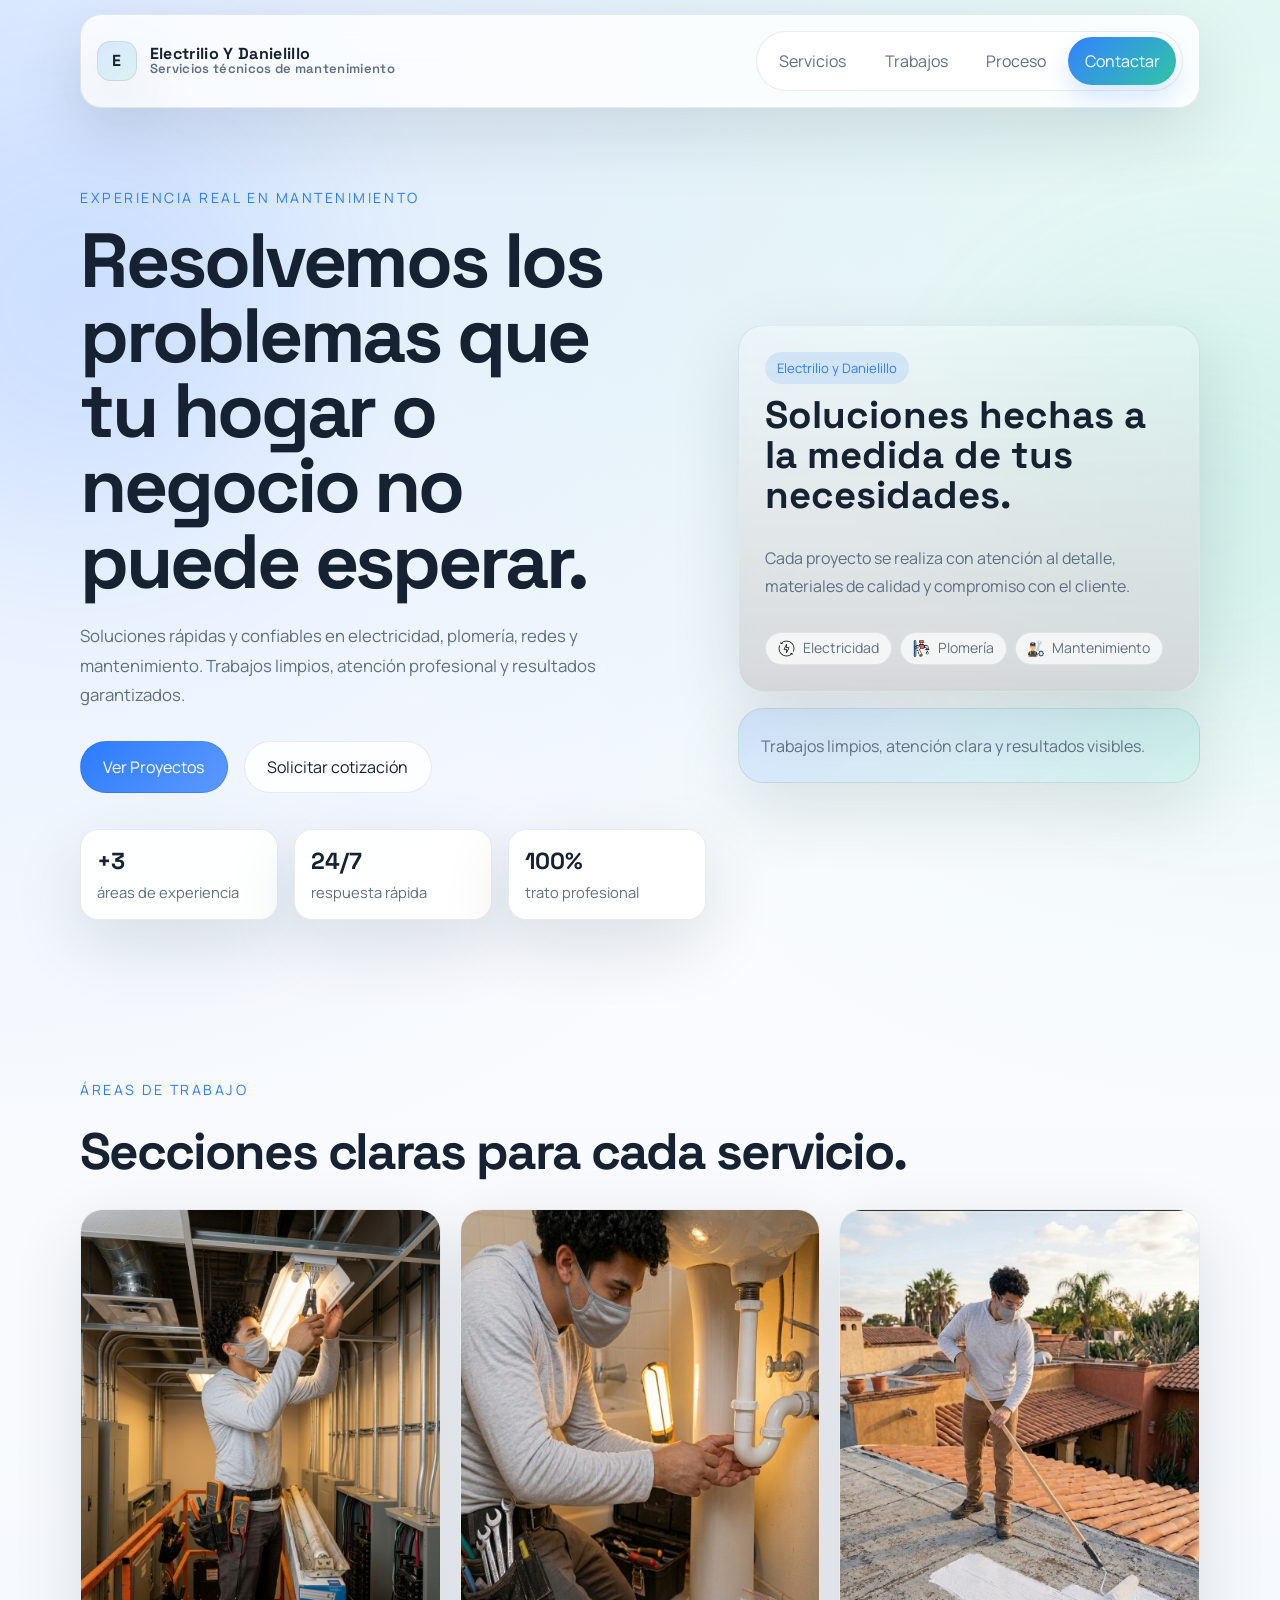
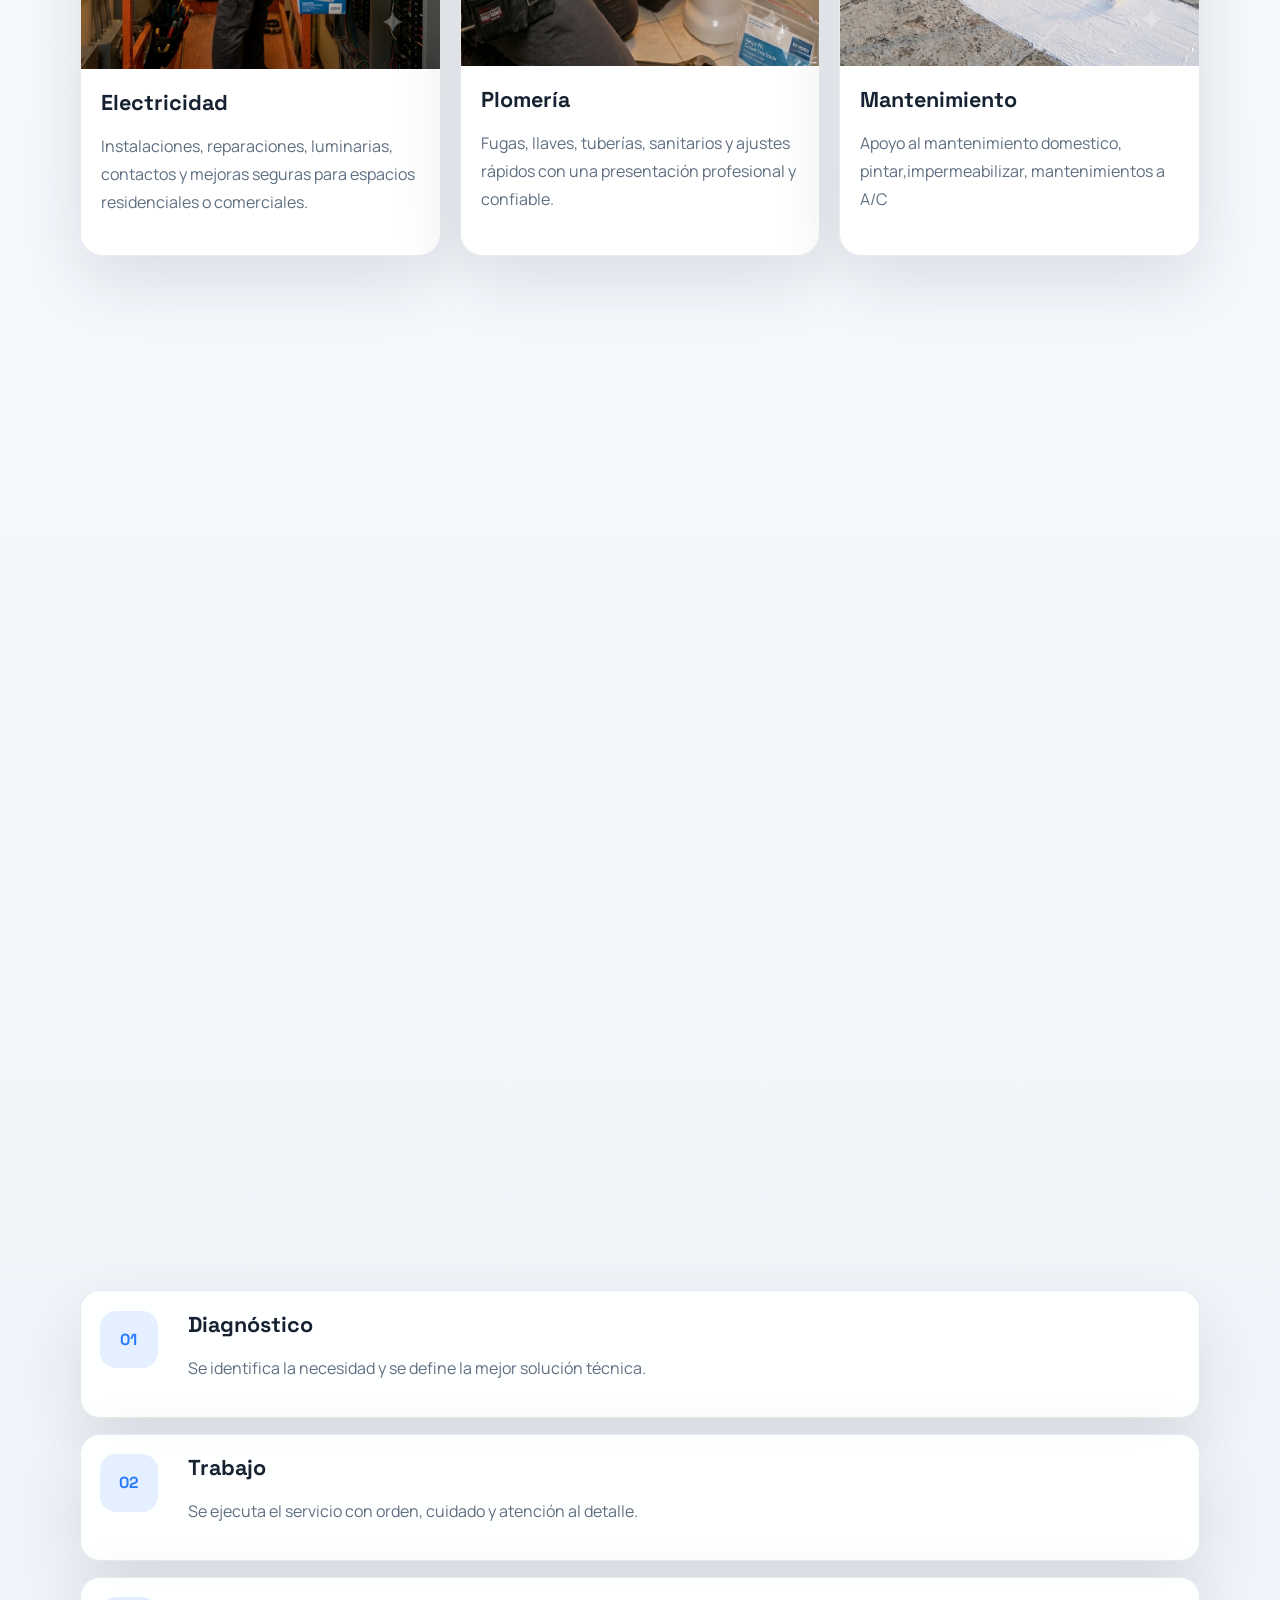
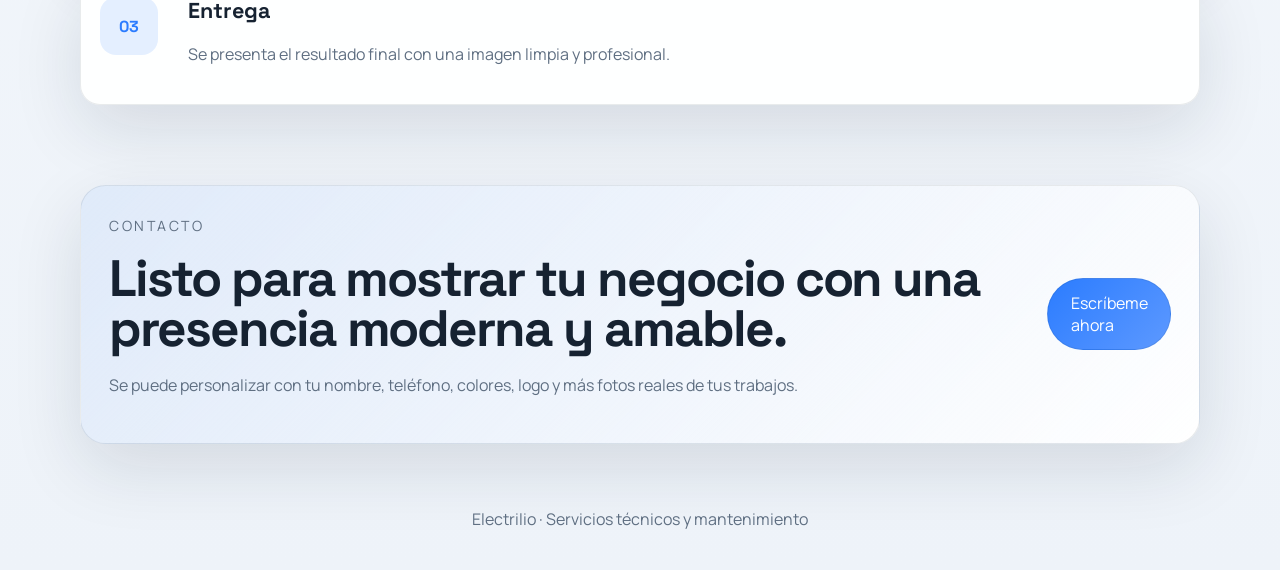
==== index.html @ 66c43e11 "fix: fixing index.html" ====
<!DOCTYPE html>
<html lang="es">
<head>
  <meta charset="UTF-8" />
  <meta name="viewport" content="width=device-width, initial-scale=1.0" />
  <meta name="description" content="Landing page para servicios profesionales en electricidad, plomería y mantenimiento." />
  <title>Electrilio Y Danielillo| Servicios Profesionales</title>
  <link rel="preconnect" href="https://fonts.googleapis.com" />
  <link rel="preconnect" href="https://fonts.gstatic.com" crossorigin />
  <link href="https://fonts.googleapis.com/css2?family=Manrope:wght@400;500;600;700;800&family=Space+Grotesk:wght@500;700&display=swap" rel="stylesheet" />
  <link rel="stylesheet" href="/css/style.css" />
</head>
<body>
  <div class="page-orb page-orb--left"></div>
  <div class="page-orb page-orb--right"></div>
  <div id="header-slot"></div>
  <main id="content">
    <div id="hero-slot"></div>
    <div id="services-slot"></div>
    <div id="portfolio-slot"></div>
    <div id="process-slot"></div>
    <div id="contact-slot"></div>
  </main>
  <div id="footer-slot"></div>

  <script src="/js/main.js"></script>
</body>
</html>
---- css/style.css ----
@import url("./base.css");
@import url("./animations.css");
@import url("./layout.css");
@import url("./header.css");
@import url("./hero.css");
@import url("./services.css");
@import url("./portfolio.css");
@import url("./gallery.css");
@import url("./process.css");
@import url("./contact.css");
@import url("./footer.css");
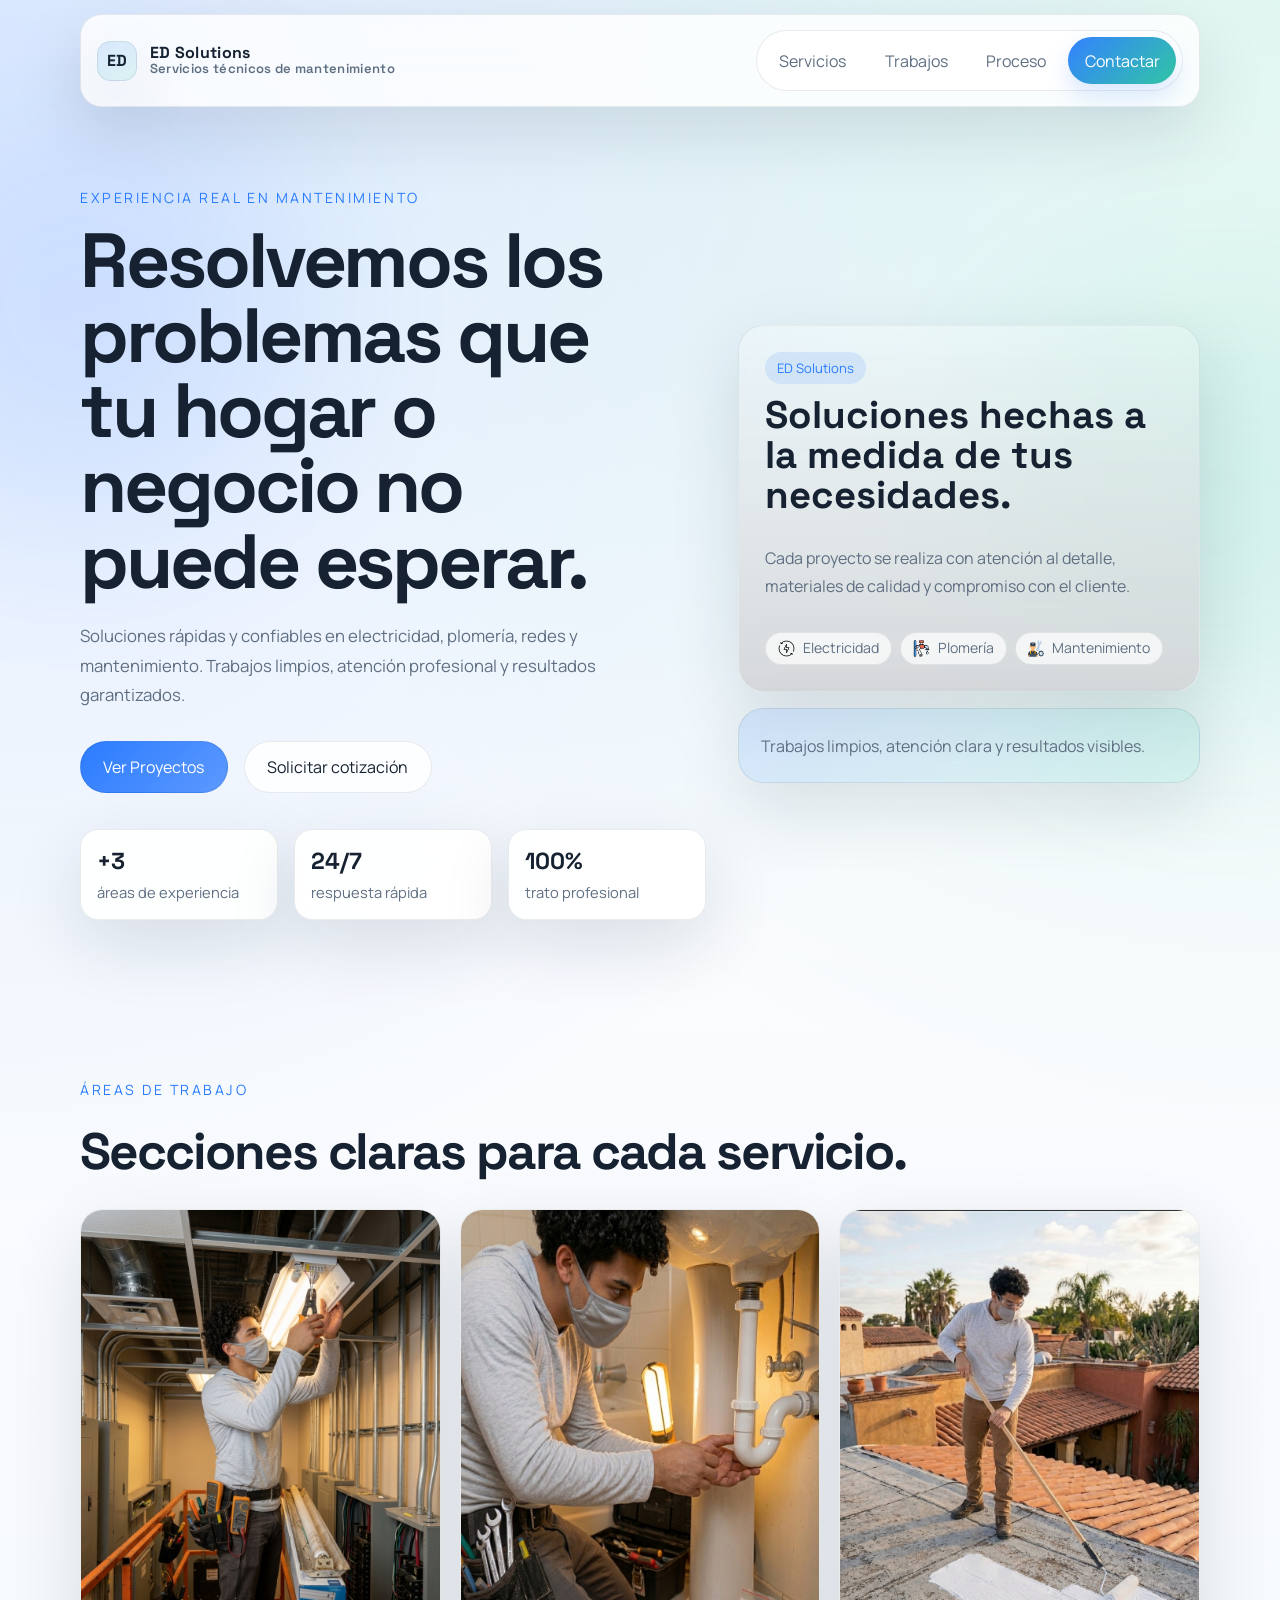
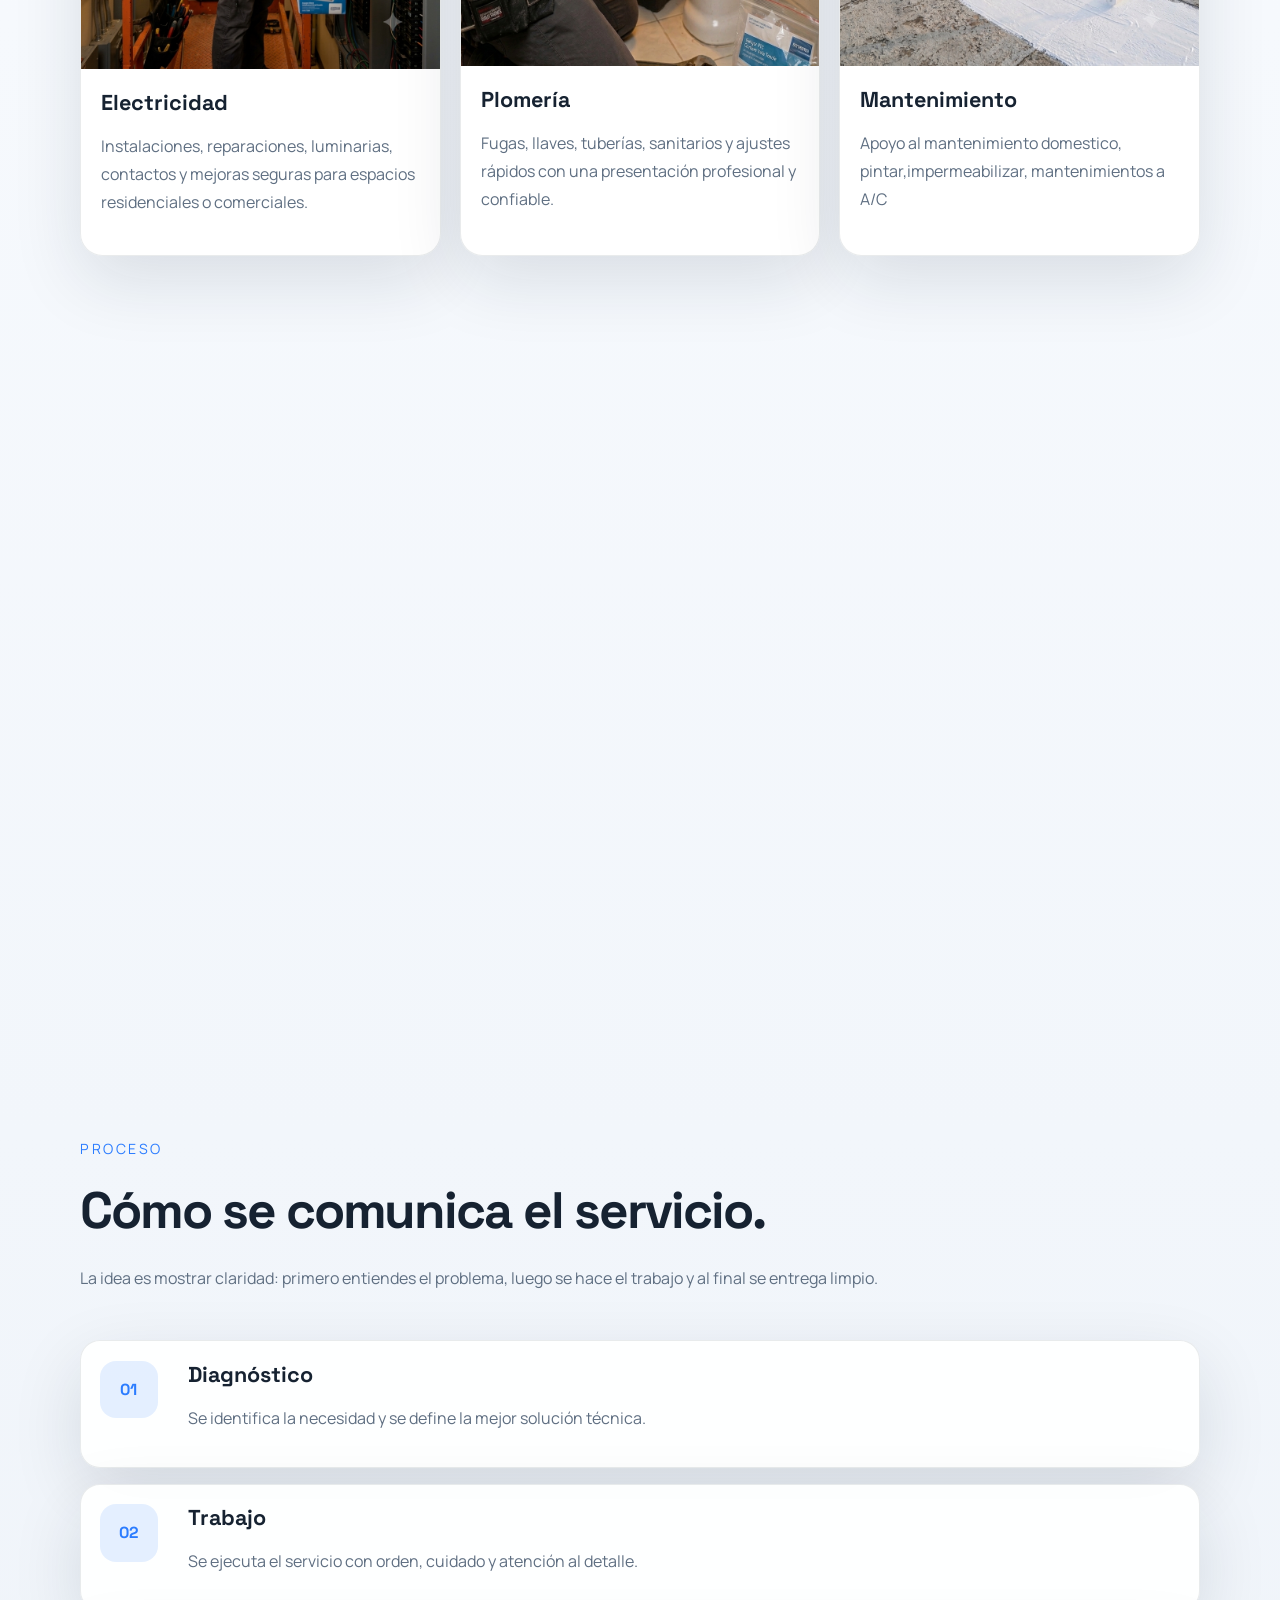
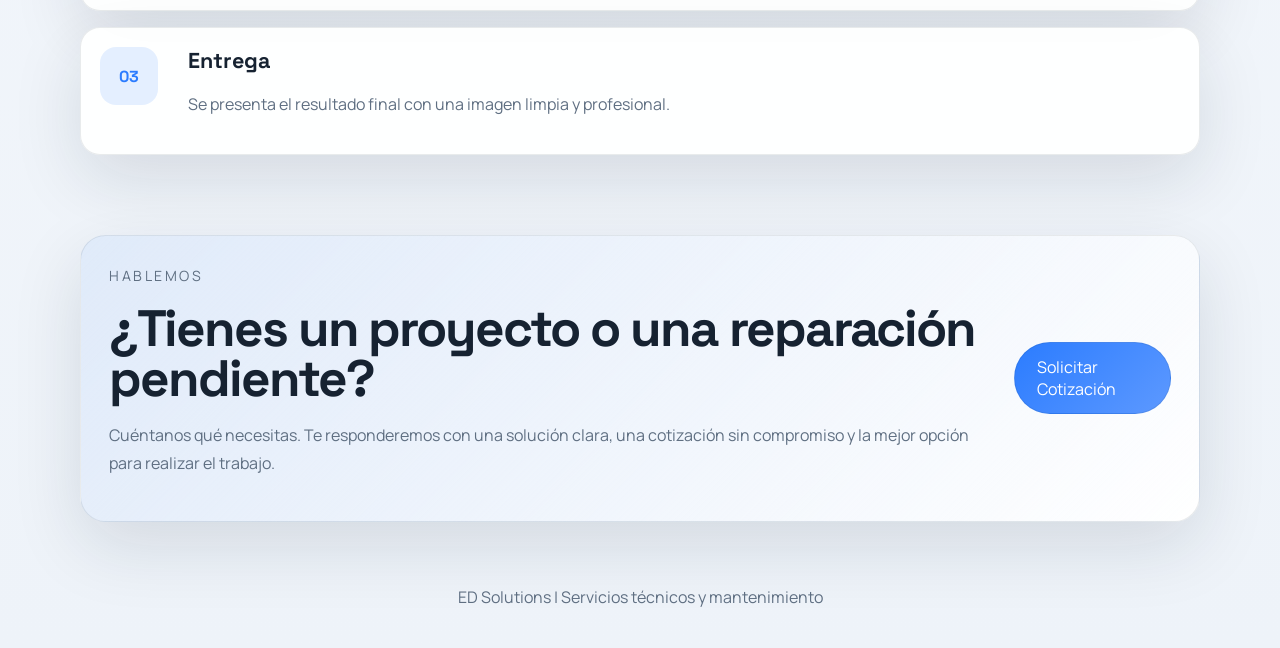
==== commit e9450231: "Add: add descriptions of jobs" ====
--- a/index.html
+++ b/index.html
@@ -4,7 +4,7 @@
   <meta charset="UTF-8" />
   <meta name="viewport" content="width=device-width, initial-scale=1.0" />
   <meta name="description" content="Landing page para servicios profesionales en electricidad, plomería y mantenimiento." />
-  <title>Electrilio Y Danielillo| Servicios Profesionales</title>
+  <title>ED Solutions| Servicios Profesionales</title>
   <link rel="preconnect" href="https://fonts.googleapis.com" />
   <link rel="preconnect" href="https://fonts.gstatic.com" crossorigin />
   <link href="https://fonts.googleapis.com/css2?family=Manrope:wght@400;500;600;700;800&family=Space+Grotesk:wght@500;700&display=swap" rel="stylesheet" />
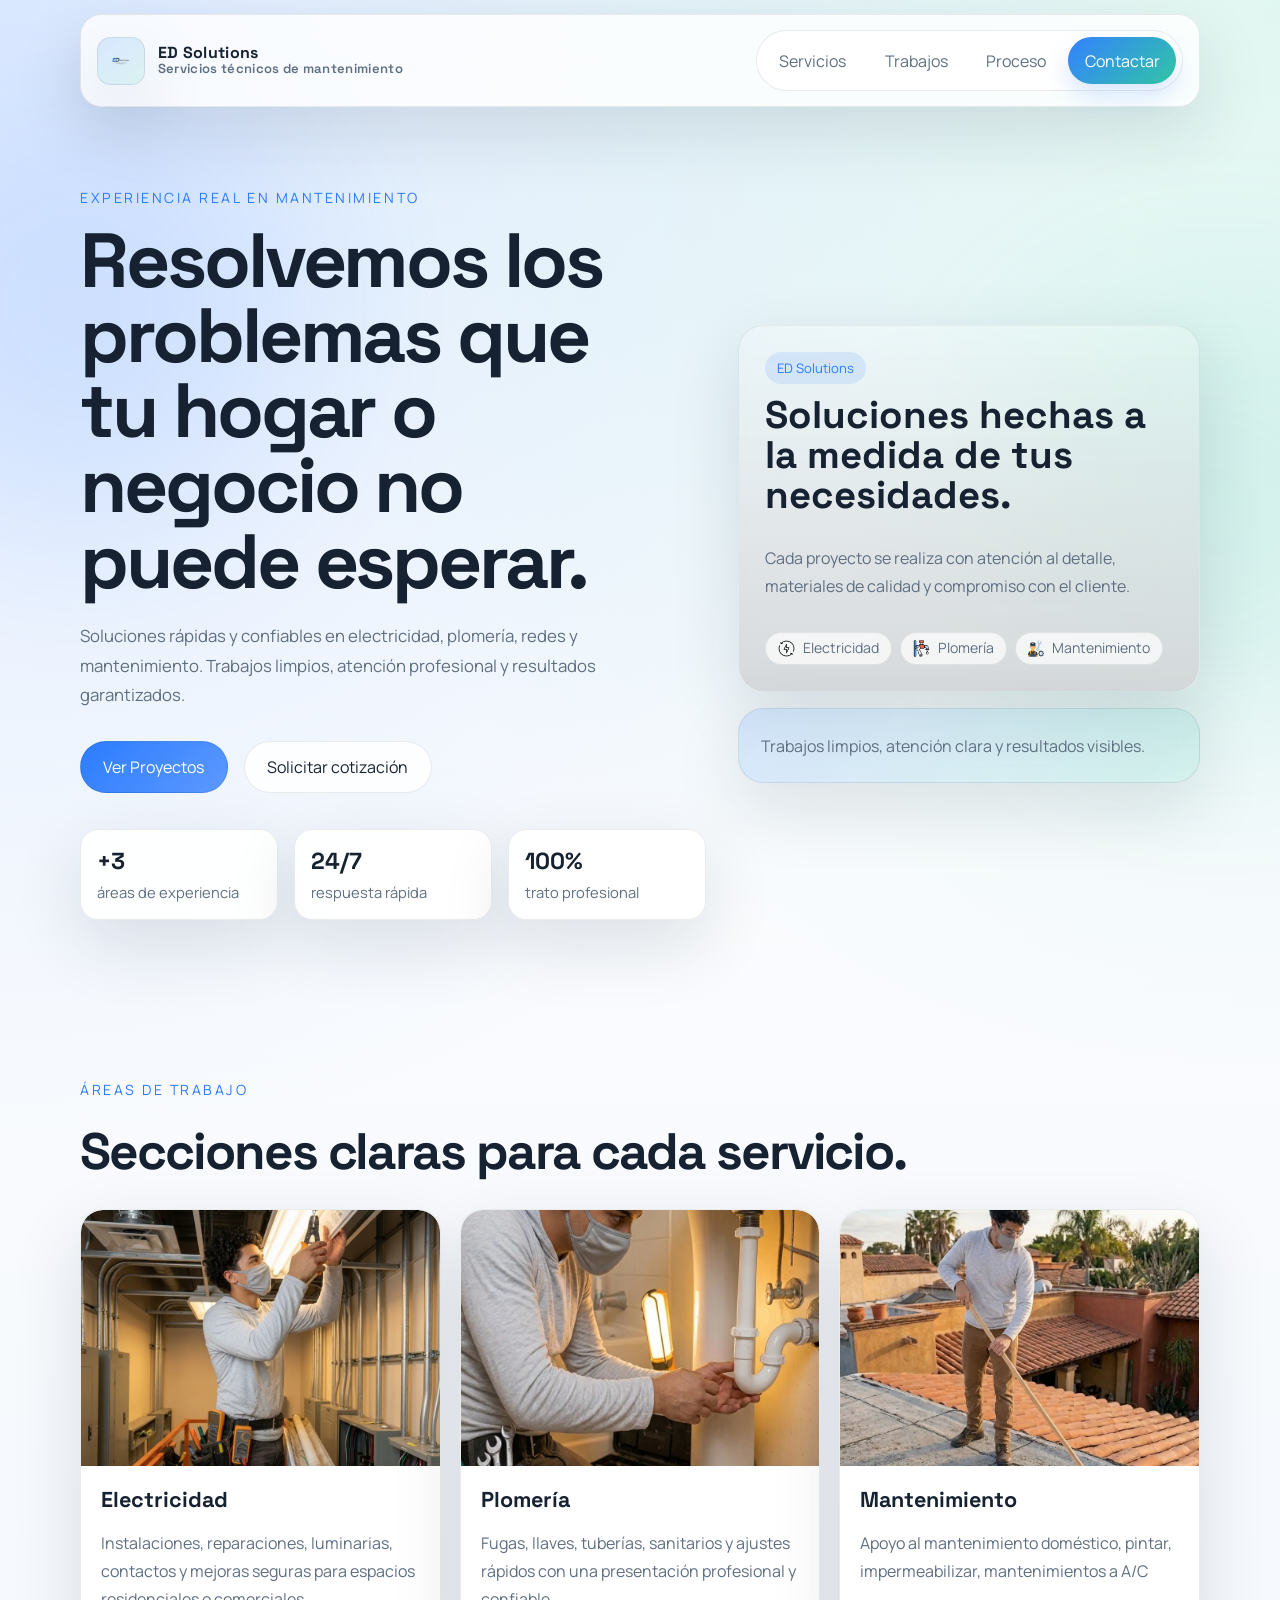
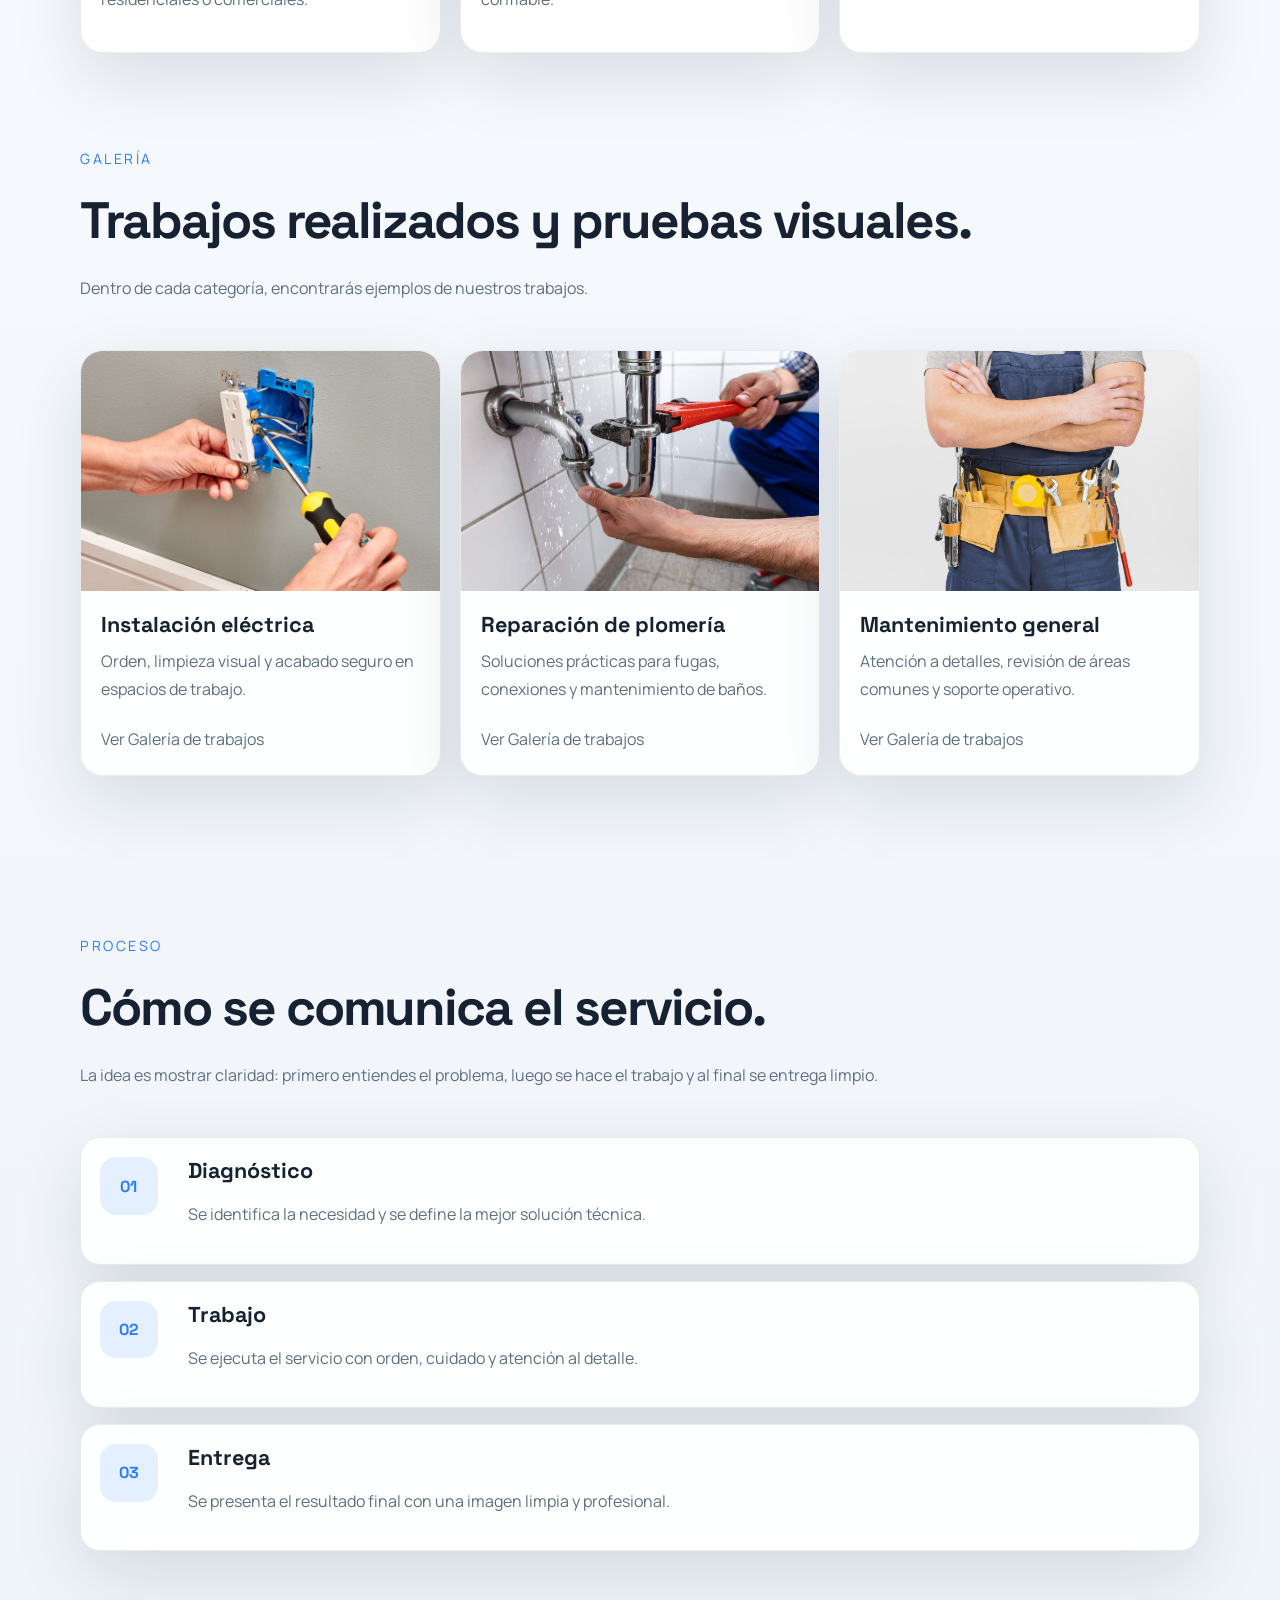
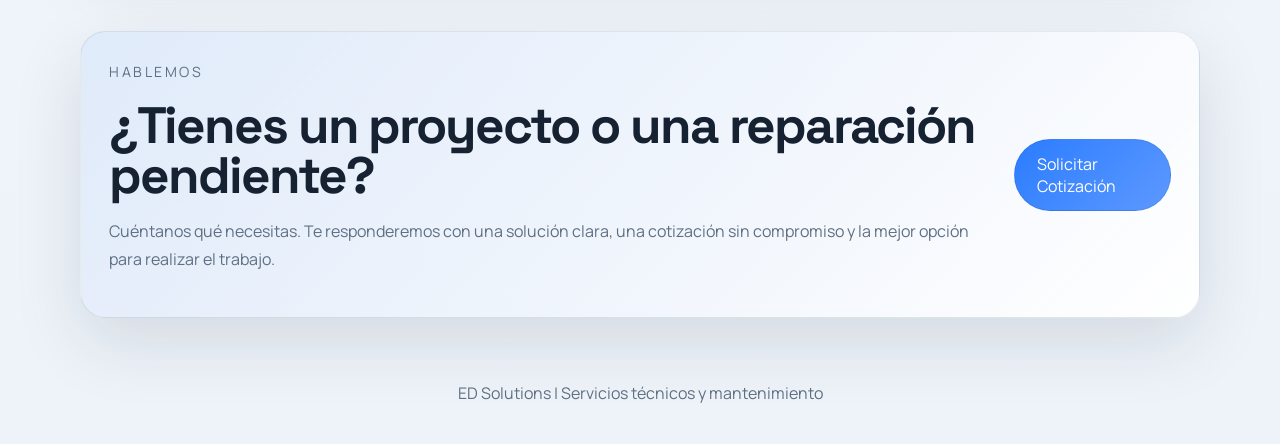
==== commit d4ab8d66: "modified: Modified images jpg and fetch" ====
--- a/index.html
+++ b/index.html
@@ -4,7 +4,9 @@
   <meta charset="UTF-8" />
   <meta name="viewport" content="width=device-width, initial-scale=1.0" />
   <meta name="description" content="Landing page para servicios profesionales en electricidad, plomería y mantenimiento." />
-  <title>ED Solutions| Servicios Profesionales</title>
+  <title>ED Solutions | Servicios Profesionales</title>
+  <link rel="icon" type="image/png" href="/img/Brand.png" />
+  <link rel="apple-touch-icon" href="/img/Brand.png" />
   <link rel="preconnect" href="https://fonts.googleapis.com" />
   <link rel="preconnect" href="https://fonts.gstatic.com" crossorigin />
   <link href="https://fonts.googleapis.com/css2?family=Manrope:wght@400;500;600;700;800&family=Space+Grotesk:wght@500;700&display=swap" rel="stylesheet" />
